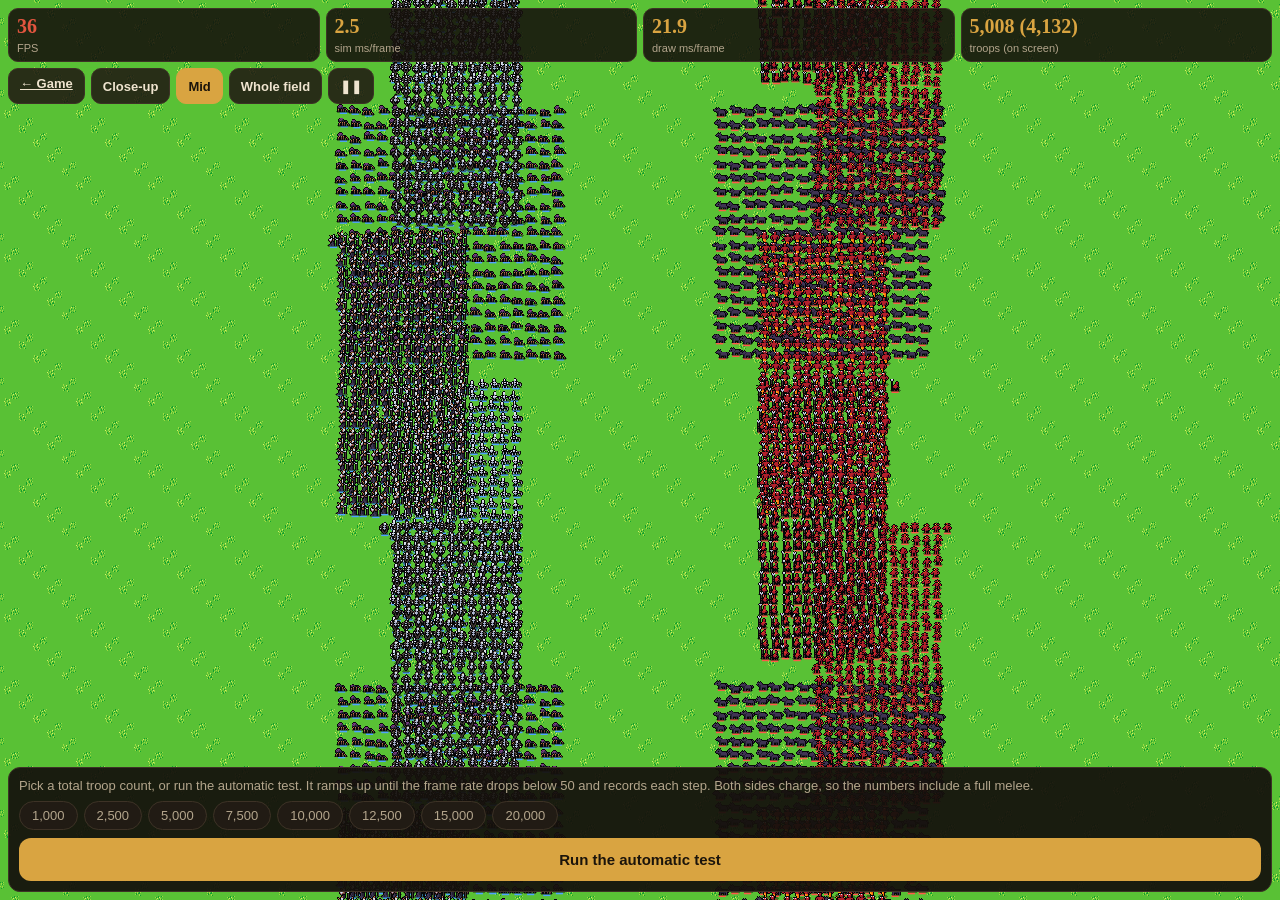
==== stress.html @ 38b1df5c "Troop stress test page and faster battle engine stress.html runs 1k-20k troops with live FPS, sim an" ====
<!doctype html>
<html lang="en">
<head>
  <meta charset="utf-8">
  <meta name="viewport" content="width=device-width, initial-scale=1, viewport-fit=cover">
  <title>The Dynasty: troop stress test</title>
  <meta name="theme-color" content="#16120d">
  <link rel="stylesheet" href="css/style.css">
  <style>
    body { padding: 0; overflow: hidden; touch-action: none; }
    #st { position: fixed; inset: 0; image-rendering: pixelated; }
    .hud { position: fixed; left: 8px; right: 8px; top: calc(8px + env(safe-area-inset-top, 0px)); display: flex; flex-direction: column; gap: 6px; z-index: 2; }
    .meter { display: grid; grid-template-columns: repeat(4, minmax(0, 1fr)); gap: 6px; }
    .meter div { background: rgba(22,18,13,.88); border: 1px solid var(--line); border-radius: 10px; padding: 6px 8px; }
    .meter b { display: block; font-family: var(--serif); font-size: 20px; color: var(--gold); }
    .meter b.bad { color: #e2553f; } .meter b.ok { color: #e0b040; }
    .meter small { color: var(--dim); font-size: 11px; }
    .row { display: flex; flex-wrap: wrap; gap: 6px; }
    .panel { position: fixed; left: 8px; right: 8px; bottom: calc(8px + env(safe-area-inset-bottom, 0px)); background: rgba(22,18,13,.94); border: 1px solid var(--line); border-radius: 12px; padding: 10px; z-index: 2; max-height: 46vh; overflow-y: auto; }
    table { width: 100%; border-collapse: collapse; font-size: 13px; margin-top: 8px; }
    td, th { padding: 4px 6px; border-bottom: 1px solid var(--line); text-align: right; }
    th:first-child, td:first-child { text-align: left; }
  </style>
</head>
<body>
  <canvas id="st"></canvas>
  <div class="hud">
    <div class="meter">
      <div><b id="fps">–</b><small>FPS</small></div>
      <div><b id="sim">–</b><small>sim ms/frame</small></div>
      <div><b id="draw">–</b><small>draw ms/frame</small></div>
      <div><b id="troops">–</b><small>troops (on screen)</small></div>
    </div>
    <div class="row">
      <a class="bbtn" href="./">← Game</a>
      <button class="bbtn" data-cam="close">Close-up</button>
      <button class="bbtn" data-cam="mid">Mid</button>
      <button class="bbtn" data-cam="far">Whole field</button>
      <button class="bbtn" id="pause">❚❚</button>
    </div>
  </div>
  <div class="panel">
    <div class="sub">Pick a total troop count, or run the automatic test. It ramps up until the frame rate drops below 50 and records each step. Both sides charge, so the numbers include a full melee.</div>
    <div class="row" style="margin-top:8px" id="presets"></div>
    <div class="row" style="margin-top:8px"><button class="btn" id="auto" style="margin:0">Run the automatic test</button></div>
    <div id="results"></div>
  </div>
  <script type="module" src="js/stress.js"></script>
</body>
</html>
---- css/style.css ----
[hidden] { display: none !important; }
:root {
  --bg: #16120d; --panel: #211b14; --panel2: #2b231a; --line: #3d3226; --ink: #efe4cf; --dim: #b3a58c; --faint: #7d705c;
  --gold: #d9a441; --red: #d0503c; --green: #6fbf73; --blue: #6aa6e0;
  --serif: "Iowan Old Style", "Palatino Linotype", Palatino, Georgia, serif;
  --sans: -apple-system, BlinkMacSystemFont, "Segoe UI", Roboto, sans-serif;
  --safe-b: env(safe-area-inset-bottom, 0px); --safe-t: env(safe-area-inset-top, 0px);
}
* { box-sizing: border-box; -webkit-tap-highlight-color: transparent; }
html, body { margin: 0; background: var(--bg); color: var(--ink); font-family: var(--sans); font-size: 15px; }
body { padding-bottom: calc(64px + var(--safe-b)); min-height: 100vh; }
button { font: inherit; color: inherit; cursor: pointer; }

.top { position: sticky; top: 0; z-index: 5; background: linear-gradient(#1d1711, #16120d); border-bottom: 1px solid var(--line); padding: calc(10px + var(--safe-t)) 14px 10px; }
.brand { display: flex; align-items: center; justify-content: space-between; }
.brand h1 { font-family: var(--serif); font-size: 22px; margin: 0; letter-spacing: .5px; color: var(--gold); }
.icon-btn { background: var(--panel2); border: 1px solid var(--line); border-radius: 10px; width: 38px; height: 34px; }
.date { margin: 4px 0 8px; color: var(--dim); font-family: var(--serif); display: flex; gap: 8px; align-items: center; }
.season { font-size: 12px; padding: 2px 8px; border-radius: 99px; background: var(--panel2); border: 1px solid var(--line); font-family: var(--sans); }
.controls { display: grid; grid-template-columns: 52px 1fr 1fr 1fr; gap: 6px; }
.ctl { background: var(--panel2); border: 1px solid var(--line); border-radius: 10px; padding: 9px 0; font-weight: 600; }
.ctl.primary { background: var(--gold); color: #1b140b; border-color: var(--gold); }
.ctl:disabled { opacity: .45; }
.progress { height: 4px; background: var(--panel2); border-radius: 4px; margin-top: 8px; overflow: hidden; }
.plabel { font-size: 12px; color: var(--dim); margin-top: 4px; font-family: var(--serif); }
.progress div { height: 100%; width: 0; background: var(--gold); transition: width .1s; }

main { padding: 12px 14px 20px; }
.tabs { position: fixed; bottom: 0; left: 0; right: 0; display: grid; grid-template-columns: repeat(6, 1fr); background: #120e0a; border-top: 1px solid var(--line); padding-bottom: var(--safe-b); z-index: 6; }
.tabs button { background: none; border: 0; padding: 8px 0 9px; font-size: 11px; color: var(--faint); display: flex; flex-direction: column; align-items: center; gap: 2px; }
.tabs button span { font-size: 19px; filter: grayscale(1); opacity: .7; }
.tabs button.on { color: var(--gold); }
.tabs button.on span { filter: none; opacity: 1; }

.chips { display: flex; gap: 6px; overflow-x: auto; padding-bottom: 6px; margin-bottom: 6px; scrollbar-width: none; }
.chip { flex: none; background: var(--panel); border: 1px solid var(--line); border-radius: 99px; padding: 6px 12px; font-size: 13px; color: var(--dim); }
.chip.on { background: var(--gold); color: #1b140b; border-color: var(--gold); font-weight: 600; }
.search { width: 100%; background: var(--panel); border: 1px solid var(--line); color: var(--ink); border-radius: 10px; padding: 10px 12px; font: inherit; margin-bottom: 10px; }

.year { font-family: var(--serif); color: var(--gold); margin: 16px 0 6px; font-size: 17px; border-bottom: 1px solid var(--line); padding-bottom: 4px; }
.entry { background: var(--panel); border: 1px solid var(--line); border-left: 3px solid var(--line); border-radius: 10px; padding: 10px 12px; margin-bottom: 8px; line-height: 1.45; font-family: var(--serif); font-size: 15.5px; }
.entry.i3 { border-left-color: var(--gold); }
.entry.i2 { border-left-color: #8a6a3a; }
.entry.i1 { font-size: 14px; color: var(--dim); }
.entry .meta { font-family: var(--sans); font-size: 11.5px; color: var(--faint); margin-bottom: 3px; text-transform: uppercase; letter-spacing: .6px; }
.entry .who { display: flex; flex-wrap: wrap; gap: 6px; margin-top: 7px; }
.pill { font-family: var(--sans); font-size: 12px; background: var(--panel2); border: 1px solid var(--line); border-radius: 99px; padding: 3px 9px; color: var(--ink); }
.pill.dead { color: var(--faint); text-decoration: line-through; }
.more { width: 100%; background: var(--panel2); border: 1px solid var(--line); border-radius: 10px; padding: 11px; color: var(--dim); margin-top: 6px; }
.empty { color: var(--dim); text-align: center; padding: 40px 10px; font-family: var(--serif); line-height: 1.5; }

.card { background: var(--panel); border: 1px solid var(--line); border-radius: 12px; padding: 12px; margin-bottom: 10px; }
.card.tap { cursor: pointer; }
.card h3 { margin: 0 0 2px; font-family: var(--serif); font-size: 18px; display: flex; align-items: center; gap: 8px; }
.swatch { width: 12px; height: 12px; border-radius: 3px; flex: none; display: inline-block; }
.sub { color: var(--dim); font-size: 13px; }
.kv { display: grid; grid-template-columns: repeat(3, 1fr); gap: 6px; margin-top: 10px; }
.kv div { background: var(--panel2); border-radius: 8px; padding: 6px 8px; }
.kv b { display: block; font-size: 15px; }
.kv small { color: var(--faint); font-size: 11px; text-transform: uppercase; letter-spacing: .5px; }
.tag { display: inline-block; font-size: 11.5px; padding: 2px 8px; border-radius: 99px; background: var(--panel2); border: 1px solid var(--line); color: var(--dim); margin: 2px 3px 0 0; }
.tag.war { color: #ffb4a6; border-color: #6a2e24; }
.tag.title { color: var(--gold); border-color: #6b5226; }
.tag.rep { color: #e9a3ff; border-color: #563063; }

.mapbox { position: relative; border-radius: 12px; overflow: hidden; border: 1px solid var(--line); background: #10202c; touch-action: pan-y; }
.mapbox canvas { display: block; width: 100%; height: auto; image-rendering: pixelated; }
.legend { display: flex; flex-wrap: wrap; gap: 6px 12px; margin: 10px 2px; font-size: 12px; color: var(--dim); }
.legend span { display: inline-flex; align-items: center; gap: 5px; }

.stats { display: grid; grid-template-columns: 1fr 1fr; gap: 8px; }
.stat { background: var(--panel); border: 1px solid var(--line); border-radius: 12px; padding: 12px; }
.stat b { font-size: 24px; font-family: var(--serif); color: var(--gold); display: block; }
.stat small { color: var(--dim); }
h2.sec { font-family: var(--serif); font-size: 18px; margin: 18px 0 8px; color: var(--gold); }

.sheet-wrap { position: fixed; inset: 0; background: rgba(0,0,0,.55); z-index: 20; display: flex; align-items: flex-end; }
.sheet { background: var(--bg); border-top: 1px solid var(--line); border-radius: 16px 16px 0 0; width: 100%; max-height: 88vh; overflow-y: auto; padding: 8px 16px calc(24px + var(--safe-b)); }
.sheet .grab { width: 40px; height: 5px; border-radius: 5px; background: var(--line); margin: 4px auto 10px; }
.sheet h2 { font-family: var(--serif); margin: 0; font-size: 22px; }
.sheet .close { float: right; background: var(--panel2); border: 1px solid var(--line); border-radius: 99px; width: 32px; height: 32px; }
.bar { height: 6px; border-radius: 4px; background: var(--panel2); overflow: hidden; margin-top: 4px; }
.bar div { height: 100%; background: var(--gold); }
.statgrid { display: grid; grid-template-columns: repeat(5, 1fr); gap: 6px; margin: 10px 0; text-align: center; }
.statgrid div { background: var(--panel); border: 1px solid var(--line); border-radius: 8px; padding: 6px 0; }
.statgrid b { display: block; font-size: 17px; }
.statgrid small { font-size: 10.5px; color: var(--faint); }
.field { display: block; margin: 12px 0; }
.field span { display: block; color: var(--dim); font-size: 13px; margin-bottom: 5px; }
.field input, .field select { width: 100%; background: var(--panel); border: 1px solid var(--line); color: var(--ink); border-radius: 10px; padding: 11px; font: inherit; }
.btn { width: 100%; background: var(--gold); color: #1b140b; border: 0; border-radius: 12px; padding: 13px; font-weight: 700; margin-top: 8px; }
.btn.ghost { background: var(--panel2); color: var(--ink); border: 1px solid var(--line); }
.list a, .link { color: var(--ink); text-decoration: underline; text-decoration-color: var(--faint); cursor: pointer; }
.note { color: var(--faint); font-size: 12.5px; line-height: 1.5; margin-top: 14px; }
@media (min-width: 720px) { main, .top > * { max-width: 760px; margin-left: auto; margin-right: auto; } .sheet { max-width: 760px; margin: 0 auto; } }

/* ---------- battle ---------- */
body.in-battle { overflow: hidden; }
body.in-battle header.top, body.in-battle .tabs, body.in-battle main { visibility: hidden; }
.battle { position: fixed; inset: 0; z-index: 30; background: #111; touch-action: none; user-select: none; -webkit-user-select: none; }
.battle .bf { position: absolute; inset: 0; image-rendering: pixelated; }
.bbtn { background: rgba(33,27,20,.88); border: 1px solid var(--line); color: var(--ink); border-radius: 10px; padding: 7px 11px; font-weight: 600; font-size: 13px; min-height: 36px; }
.bbtn.on { background: var(--gold); color: #1b140b; border-color: var(--gold); }
.bbtn:disabled { opacity: .5; }
.bhud.btop { position: absolute; top: calc(8px + var(--safe-t)); left: 8px; right: 8px; display: flex; align-items: center; gap: 8px; }
.btime { font-family: var(--serif); color: var(--gold); font-size: 17px; background: rgba(22,18,13,.8); padding: 6px 10px; border-radius: 10px; }
.bspeed { margin-left: auto; display: flex; gap: 4px; }
.btoasts { position: absolute; top: calc(56px + var(--safe-t)); left: 8px; right: 8px; display: flex; flex-direction: column; gap: 4px; pointer-events: none; }
.btoast { background: rgba(22,18,13,.88); border-left: 3px solid var(--line); border-radius: 8px; padding: 6px 10px; font-size: 13px; font-family: var(--serif); max-width: 520px; }
.btoast.good { border-left-color: #6fbf73; } .btoast.bad { border-left-color: #e2553f; } .btoast.strat { border-left-color: #ff8a3d; }
.bmini { position: absolute; right: 8px; bottom: calc(118px + var(--safe-b)); width: 150px; height: 94px; border: 1px solid var(--line); border-radius: 8px; image-rendering: pixelated; }
.bbtn.fire, .bfirebar { position: absolute; left: 8px; bottom: calc(118px + var(--safe-b)); }
.bfirebar { display: flex; gap: 6px; right: 166px; flex-wrap: wrap; }
.bdivs { position: absolute; left: 0; right: 0; bottom: 0; display: grid; grid-template-columns: repeat(3, minmax(0, 1fr)); gap: 6px; padding: 8px 8px calc(8px + var(--safe-b)); background: linear-gradient(transparent, rgba(10,8,6,.9) 30%); }
.bdiv { text-align: left; background: rgba(33,27,20,.92); border: 1px solid var(--line); border-radius: 10px; padding: 7px 8px; display: grid; grid-template-columns: 1fr auto; gap: 3px 6px; min-height: 92px; align-content: start; }
.bdiv.on { border-color: var(--gold); box-shadow: 0 0 0 1px var(--gold); }
.bdiv.rout { opacity: .6; }
.bdname { font-weight: 700; font-size: 13px; overflow: hidden; text-overflow: ellipsis; white-space: nowrap; }
.bdcount { font-family: var(--serif); color: var(--gold); font-size: 14px; }
.bmor { grid-column: 1 / -1; height: 5px; background: #3a2f23; border-radius: 4px; overflow: hidden; }
.bmor i { display: block; height: 100%; }
.bdst { grid-column: 1 / -1; font-size: 11px; color: var(--dim); line-height: 1.3; }
.border { position: absolute; left: 8px; right: 8px; bottom: calc(112px + var(--safe-b)); background: rgba(22,18,13,.96); border: 1px solid var(--gold); border-radius: 12px; padding: 10px; z-index: 2; }
.bordtitle { display: flex; justify-content: space-between; align-items: center; font-family: var(--serif); font-size: 16px; margin-bottom: 8px; }
.bordgrid { display: grid; grid-template-columns: repeat(3, minmax(0, 1fr)); gap: 6px; }
.bresult { position: absolute; inset: 0; background: rgba(10,8,6,.92); overflow-y: auto; padding: calc(24px + var(--safe-t)) 18px calc(24px + var(--safe-b)); z-index: 3; }
.bresult h2 { font-family: var(--serif); color: var(--gold); font-size: 30px; margin: 0 0 6px; }
.bresult h3 { font-family: var(--serif); margin: 18px 0 6px; }
.bres { background: var(--panel); border: 1px solid var(--line); border-radius: 10px; padding: 8px 10px; margin-bottom: 6px; }
@media (min-width: 720px) { .bresult > * { max-width: 640px; margin-left: auto; margin-right: auto; } .border { max-width: 520px; } }

.bdivs.two { grid-template-columns: repeat(4, minmax(0, 1fr)); }
.bdiv.mini { min-height: 0; padding: 6px 7px; }
.bdiv.mini .bdname { font-size: 12px; }

/* ---------- overworld map ---------- */
body.map-mode main { padding: 0; }
.wmap { position: fixed; left: 0; right: 0; background: #0d1820; touch-action: none; user-select: none; -webkit-user-select: none; z-index: 3; }
.wmap .wm { position: absolute; inset: 0; image-rendering: pixelated; }
.wmini { position: absolute; right: 8px; bottom: 8px; width: 126px; height: 84px; border: 1px solid var(--line); border-radius: 8px; image-rendering: pixelated; background: #0d1820; }
.wzoom { position: absolute; right: 8px; top: 8px; }
.wcard { position: absolute; left: 8px; right: 142px; bottom: 8px; background: rgba(22,18,13,.95); border: 1px solid var(--line); border-radius: 12px; padding: 10px 12px; max-height: 60%; overflow-y: auto; }
.wcard h3 { margin: 0 34px 2px 0; font-family: var(--serif); font-size: 17px; }
.wcard .close { position: absolute; right: 8px; top: 8px; background: var(--panel2); border: 1px solid var(--line); border-radius: 99px; width: 30px; height: 30px; color: var(--ink); }
.wcard .kv { grid-template-columns: repeat(3, minmax(0, 1fr)); }
.wrow { display: flex; flex-wrap: wrap; gap: 6px; margin-top: 8px; align-items: center; }
@media (max-width: 420px) { .wcard { right: 8px; bottom: 100px; } }

/* ---------- you ---------- */
.hero-card { border-color: #6b5226; background: linear-gradient(#2a2117, var(--panel)); }
.card.danger { border-color: #6a2e24; }
.card.danger h3 { color: #ffb4a6; }
button.card { width: 100%; text-align: left; color: var(--ink); font: inherit; display: block; }
.origin.on, .cult.on { border-color: var(--gold); box-shadow: 0 0 0 1px var(--gold); }
.cultgrid { display: grid; grid-template-columns: repeat(2, minmax(0, 1fr)); gap: 6px; }
.cult { display: flex; align-items: center; gap: 8px; background: var(--panel); border: 1px solid var(--line); border-radius: 10px; padding: 6px 8px; text-align: left; }
.cult small { display: block; color: var(--dim); font-size: 11.5px; }
.uicon { flex: none; display: inline-block; image-rendering: pixelated; }
.abtns { display: flex; flex-wrap: wrap; gap: 6px; margin-top: 8px; }
.abtn { background: var(--panel2); border: 1px solid #6b5226; color: var(--ink); border-radius: 10px; padding: 8px 11px; font-size: 13.5px; font-weight: 600; min-height: 38px; }
.abtn:active { background: var(--gold); color: #1b140b; }
.arow { display: flex; gap: 10px; align-items: center; justify-content: space-between; border-top: 1px solid var(--line); padding-top: 9px; margin-top: 9px; }
.arow > div:first-child { min-width: 0; }
.arow .abtns { margin-top: 0; justify-content: flex-end; }
.toast { position: fixed; left: 12px; right: 12px; top: calc(12px + var(--safe-t)); z-index: 60; background: rgba(22,18,13,.97); border: 1px solid var(--gold); border-radius: 12px; padding: 12px 14px; font-family: var(--serif); font-size: 15px; line-height: 1.4; box-shadow: 0 8px 30px rgba(0,0,0,.5); transition: opacity .5s, transform .5s; max-width: 640px; margin: 0 auto; }
.toast.you { border-color: #e9c46a; }
.toast.out { opacity: 0; transform: translateY(-10px); }
.entry.you, .entry.i3.you { border-left-color: #e9c46a; }

/* ---------- duels, dynasty ---------- */
.duel { position: fixed; inset: 0; z-index: 40; background: #111; }
.duel canvas { position: absolute; inset: 0; image-rendering: pixelated; }
.dtop { position: absolute; top: calc(8px + var(--safe-t)); left: 8px; right: 8px; display: flex; gap: 8px; align-items: center; }
.dtitle { font-family: var(--serif); color: var(--gold); font-size: 18px; background: rgba(22,18,13,.8); padding: 6px 10px; border-radius: 10px; }
.dcap { position: absolute; left: 12px; right: 12px; bottom: calc(80px + var(--safe-b)); text-align: center; font-family: var(--serif); font-size: 18px; background: rgba(22,18,13,.85); border-radius: 12px; padding: 10px; }
.dcap small { display: block; color: var(--dim); font-size: 12px; font-family: var(--sans); }
.dbtns { position: absolute; left: 0; right: 0; bottom: calc(20px + var(--safe-b)); display: flex; justify-content: center; gap: 8px; }
.chips.inline { display: inline-flex; padding: 0; margin: 4px 0 0; flex-wrap: wrap; overflow: visible; }
.chip.mini { padding: 3px 8px; font-size: 11.5px; }
.tree { margin: 4px 0; }
.branch { margin-left: 14px; padding-left: 10px; border-left: 1px solid var(--line); }

.bbtn.pend { border-color: var(--gold); color: var(--gold); animation: pend 1s ease-in-out infinite alternate; }
@keyframes pend { from { box-shadow: 0 0 0 0 rgba(217,164,65,.0); } to { box-shadow: 0 0 0 3px rgba(217,164,65,.45); } }
@media (prefers-reduced-motion: reduce) { .bbtn.pend { animation: none; } }
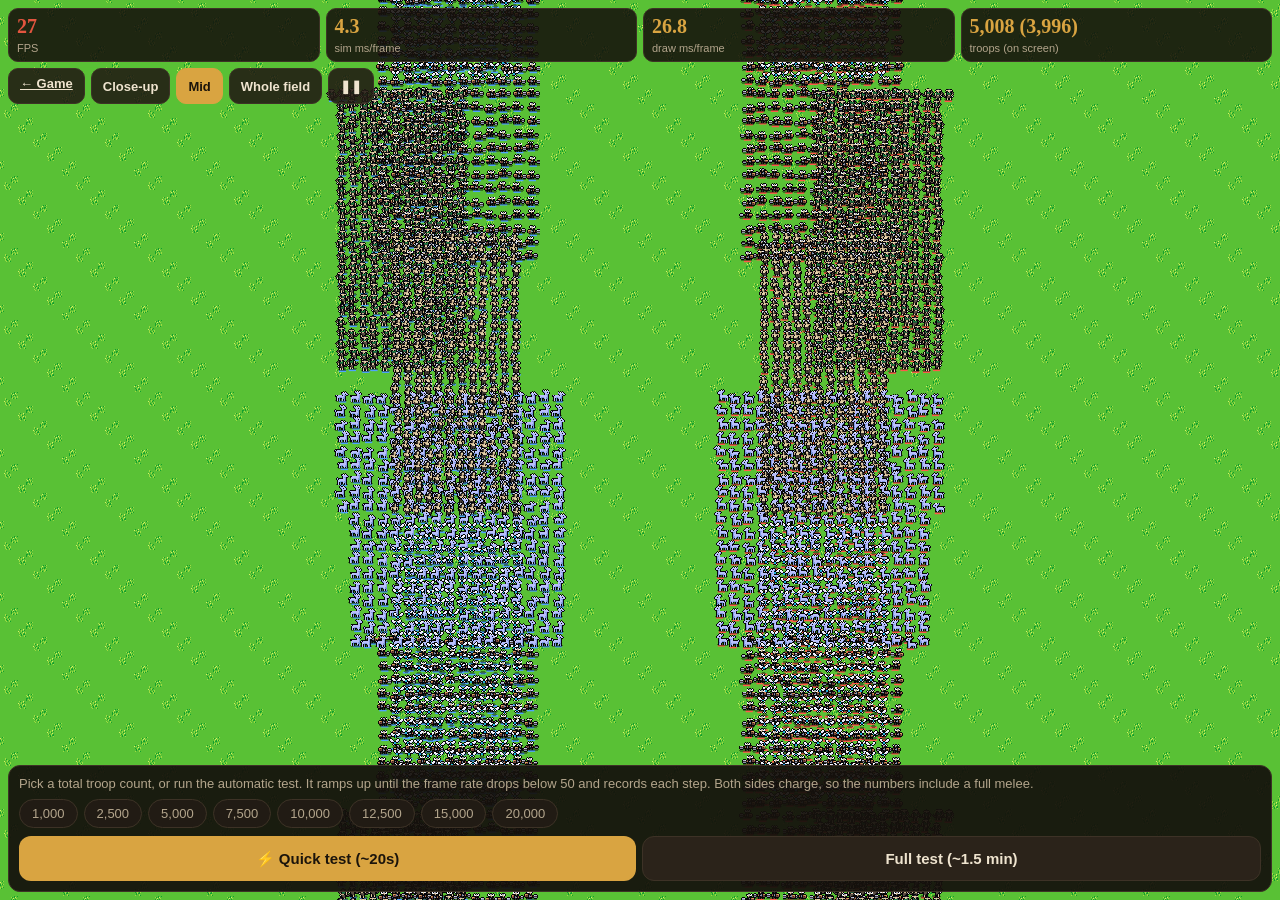
==== commit cd70ea8b: "Stress test: quick test mode (~20s), auto-starts from the in-game link Co-Authored-By: Claude Opus 5" ====
--- a/stress.html
+++ b/stress.html
@@ -42,7 +42,7 @@
   <div class="panel">
     <div class="sub">Pick a total troop count, or run the automatic test. It ramps up until the frame rate drops below 50 and records each step. Both sides charge, so the numbers include a full melee.</div>
     <div class="row" style="margin-top:8px" id="presets"></div>
-    <div class="row" style="margin-top:8px"><button class="btn" id="auto" style="margin:0">Run the automatic test</button></div>
+    <div class="row" style="margin-top:8px"><button class="btn" id="quick" style="margin:0;flex:1">⚡ Quick test (~20s)</button><button class="btn ghost" id="auto" style="margin:0;flex:1">Full test (~1.5 min)</button></div>
     <div id="results"></div>
   </div>
   <script type="module" src="js/stress.js"></script>
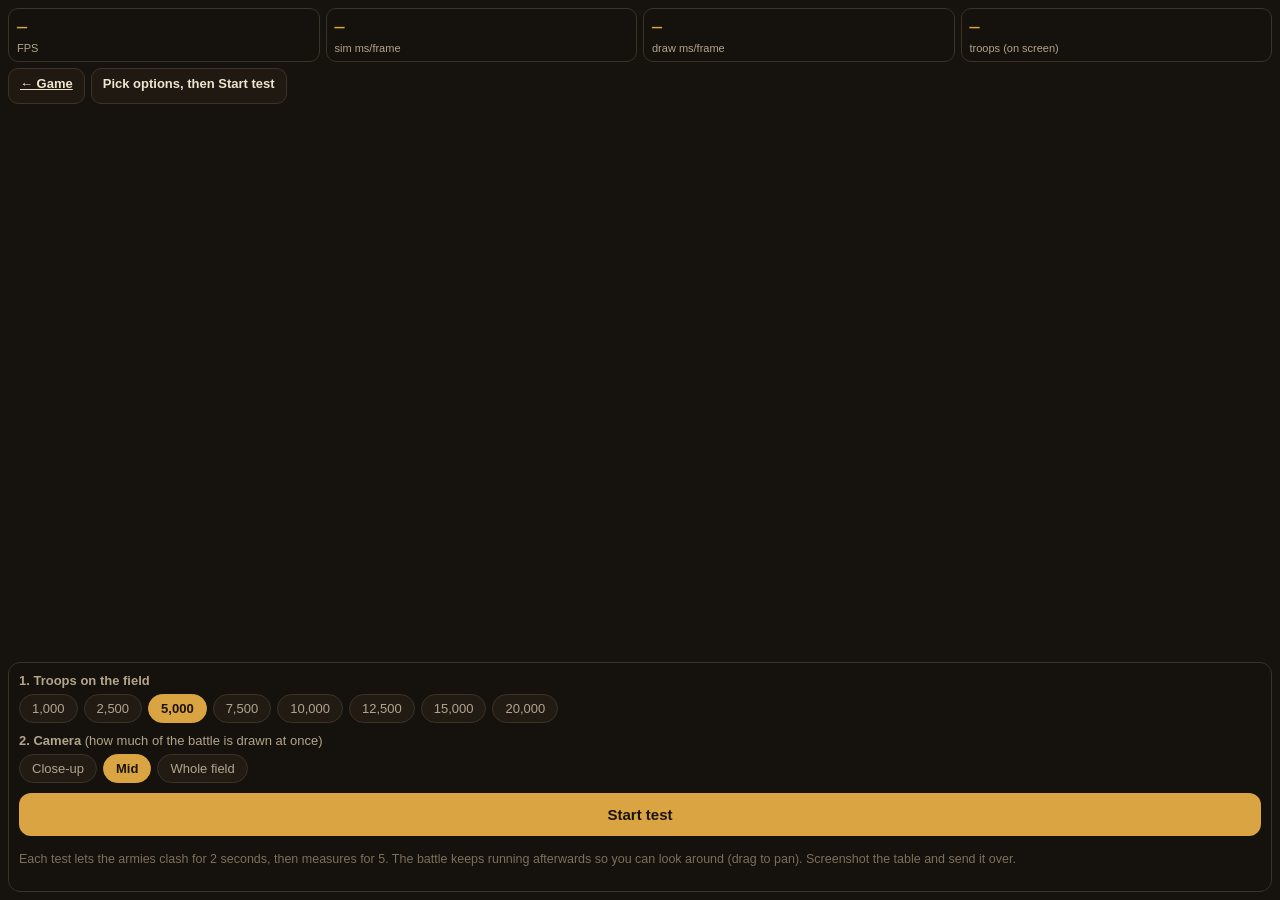
==== commit fc4d581b: "Stress test: fully manual - pick troops and camera, then Start test Co-Authored-By: Claude Opus 5.5 " ====
--- a/stress.html
+++ b/stress.html
@@ -31,19 +31,20 @@
       <div><b id="draw">–</b><small>draw ms/frame</small></div>
       <div><b id="troops">–</b><small>troops (on screen)</small></div>
     </div>
-    <div class="row">
-      <a class="bbtn" href="./">← Game</a>
-      <button class="bbtn" data-cam="close">Close-up</button>
-      <button class="bbtn" data-cam="mid">Mid</button>
-      <button class="bbtn" data-cam="far">Whole field</button>
-      <button class="bbtn" id="pause">❚❚</button>
-    </div>
+    <div class="row"><a class="bbtn" href="./">← Game</a><button class="bbtn" id="stop" hidden>■ Stop</button><span class="bbtn" id="status" style="pointer-events:none">Pick options, then Start test</span></div>
   </div>
   <div class="panel">
-    <div class="sub">Pick a total troop count, or run the automatic test. It ramps up until the frame rate drops below 50 and records each step. Both sides charge, so the numbers include a full melee.</div>
-    <div class="row" style="margin-top:8px" id="presets"></div>
-    <div class="row" style="margin-top:8px"><button class="btn" id="quick" style="margin:0;flex:1">⚡ Quick test (~20s)</button><button class="btn ghost" id="auto" style="margin:0;flex:1">Full test (~1.5 min)</button></div>
+    <div class="sub"><b>1. Troops on the field</b></div>
+    <div class="row" style="margin-top:6px" id="presets"></div>
+    <div class="sub" style="margin-top:10px"><b>2. Camera</b> (how much of the battle is drawn at once)</div>
+    <div class="row" style="margin-top:6px">
+      <button class="chip" data-cam="close">Close-up</button>
+      <button class="chip on" data-cam="mid">Mid</button>
+      <button class="chip" data-cam="far">Whole field</button>
+    </div>
+    <div class="row" style="margin-top:10px"><button class="btn" id="go" style="margin:0">Start test</button></div>
     <div id="results"></div>
+    <p class="note">Each test lets the armies clash for 2 seconds, then measures for 5. The battle keeps running afterwards so you can look around (drag to pan). Screenshot the table and send it over.</p>
   </div>
   <script type="module" src="js/stress.js"></script>
 </body>
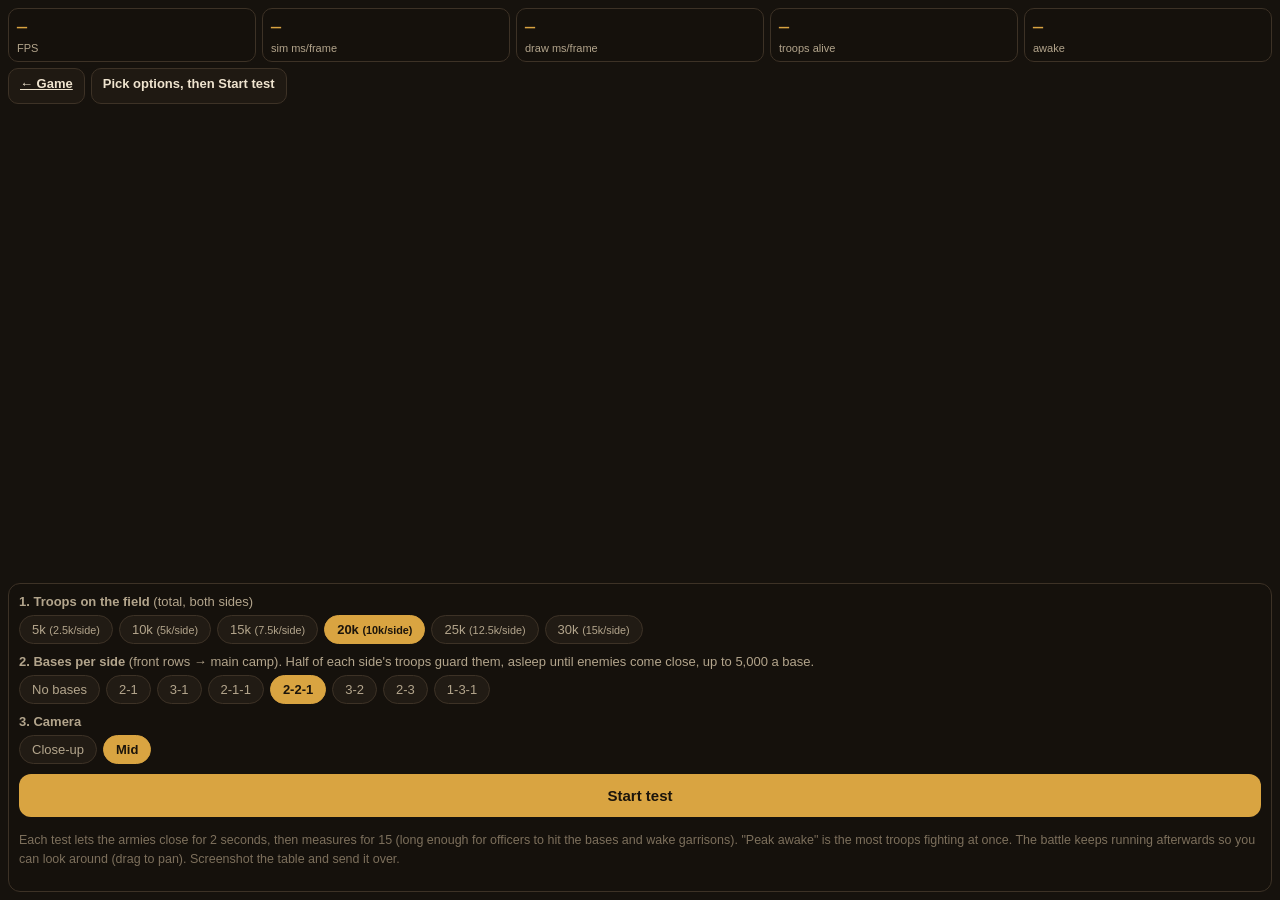
==== commit 58affa27: "Stress test: 25k/30k presets, base layouts with dormant garrisons (up to 5k a base) Co-Authored-By: " ====
--- a/stress.html
+++ b/stress.html
@@ -10,7 +10,7 @@
     body { padding: 0; overflow: hidden; touch-action: none; }
     #st { position: fixed; inset: 0; image-rendering: pixelated; }
     .hud { position: fixed; left: 8px; right: 8px; top: calc(8px + env(safe-area-inset-top, 0px)); display: flex; flex-direction: column; gap: 6px; z-index: 2; }
-    .meter { display: grid; grid-template-columns: repeat(4, minmax(0, 1fr)); gap: 6px; }
+    .meter { display: grid; grid-template-columns: repeat(5, minmax(0, 1fr)); gap: 6px; }
     .meter div { background: rgba(22,18,13,.88); border: 1px solid var(--line); border-radius: 10px; padding: 6px 8px; }
     .meter b { display: block; font-family: var(--serif); font-size: 20px; color: var(--gold); }
     .meter b.bad { color: #e2553f; } .meter b.ok { color: #e0b040; }
@@ -29,22 +29,24 @@
       <div><b id="fps">–</b><small>FPS</small></div>
       <div><b id="sim">–</b><small>sim ms/frame</small></div>
       <div><b id="draw">–</b><small>draw ms/frame</small></div>
-      <div><b id="troops">–</b><small>troops (on screen)</small></div>
+      <div><b id="troops">–</b><small>troops alive</small></div>
+      <div><b id="awake">–</b><small>awake</small></div>
     </div>
     <div class="row"><a class="bbtn" href="./">← Game</a><button class="bbtn" id="stop" hidden>■ Stop</button><span class="bbtn" id="status" style="pointer-events:none">Pick options, then Start test</span></div>
   </div>
   <div class="panel">
-    <div class="sub"><b>1. Troops on the field</b></div>
+    <div class="sub"><b>1. Troops on the field</b> (total, both sides)</div>
     <div class="row" style="margin-top:6px" id="presets"></div>
-    <div class="sub" style="margin-top:10px"><b>2. Camera</b> (how much of the battle is drawn at once)</div>
+    <div class="sub" style="margin-top:10px"><b>2. Bases per side</b> (front rows → main camp). Half of each side's troops guard them, asleep until enemies come close, up to 5,000 a base.</div>
+    <div class="row" style="margin-top:6px" id="layouts"></div>
+    <div class="sub" style="margin-top:10px"><b>3. Camera</b></div>
     <div class="row" style="margin-top:6px">
       <button class="chip" data-cam="close">Close-up</button>
       <button class="chip on" data-cam="mid">Mid</button>
-      <button class="chip" data-cam="far">Whole field</button>
     </div>
     <div class="row" style="margin-top:10px"><button class="btn" id="go" style="margin:0">Start test</button></div>
     <div id="results"></div>
-    <p class="note">Each test lets the armies clash for 2 seconds, then measures for 5. The battle keeps running afterwards so you can look around (drag to pan). Screenshot the table and send it over.</p>
+    <p class="note">Each test lets the armies close for 2 seconds, then measures for 15 (long enough for officers to hit the bases and wake garrisons). "Peak awake" is the most troops fighting at once. The battle keeps running afterwards so you can look around (drag to pan). Screenshot the table and send it over.</p>
   </div>
   <script type="module" src="js/stress.js"></script>
 </body>
